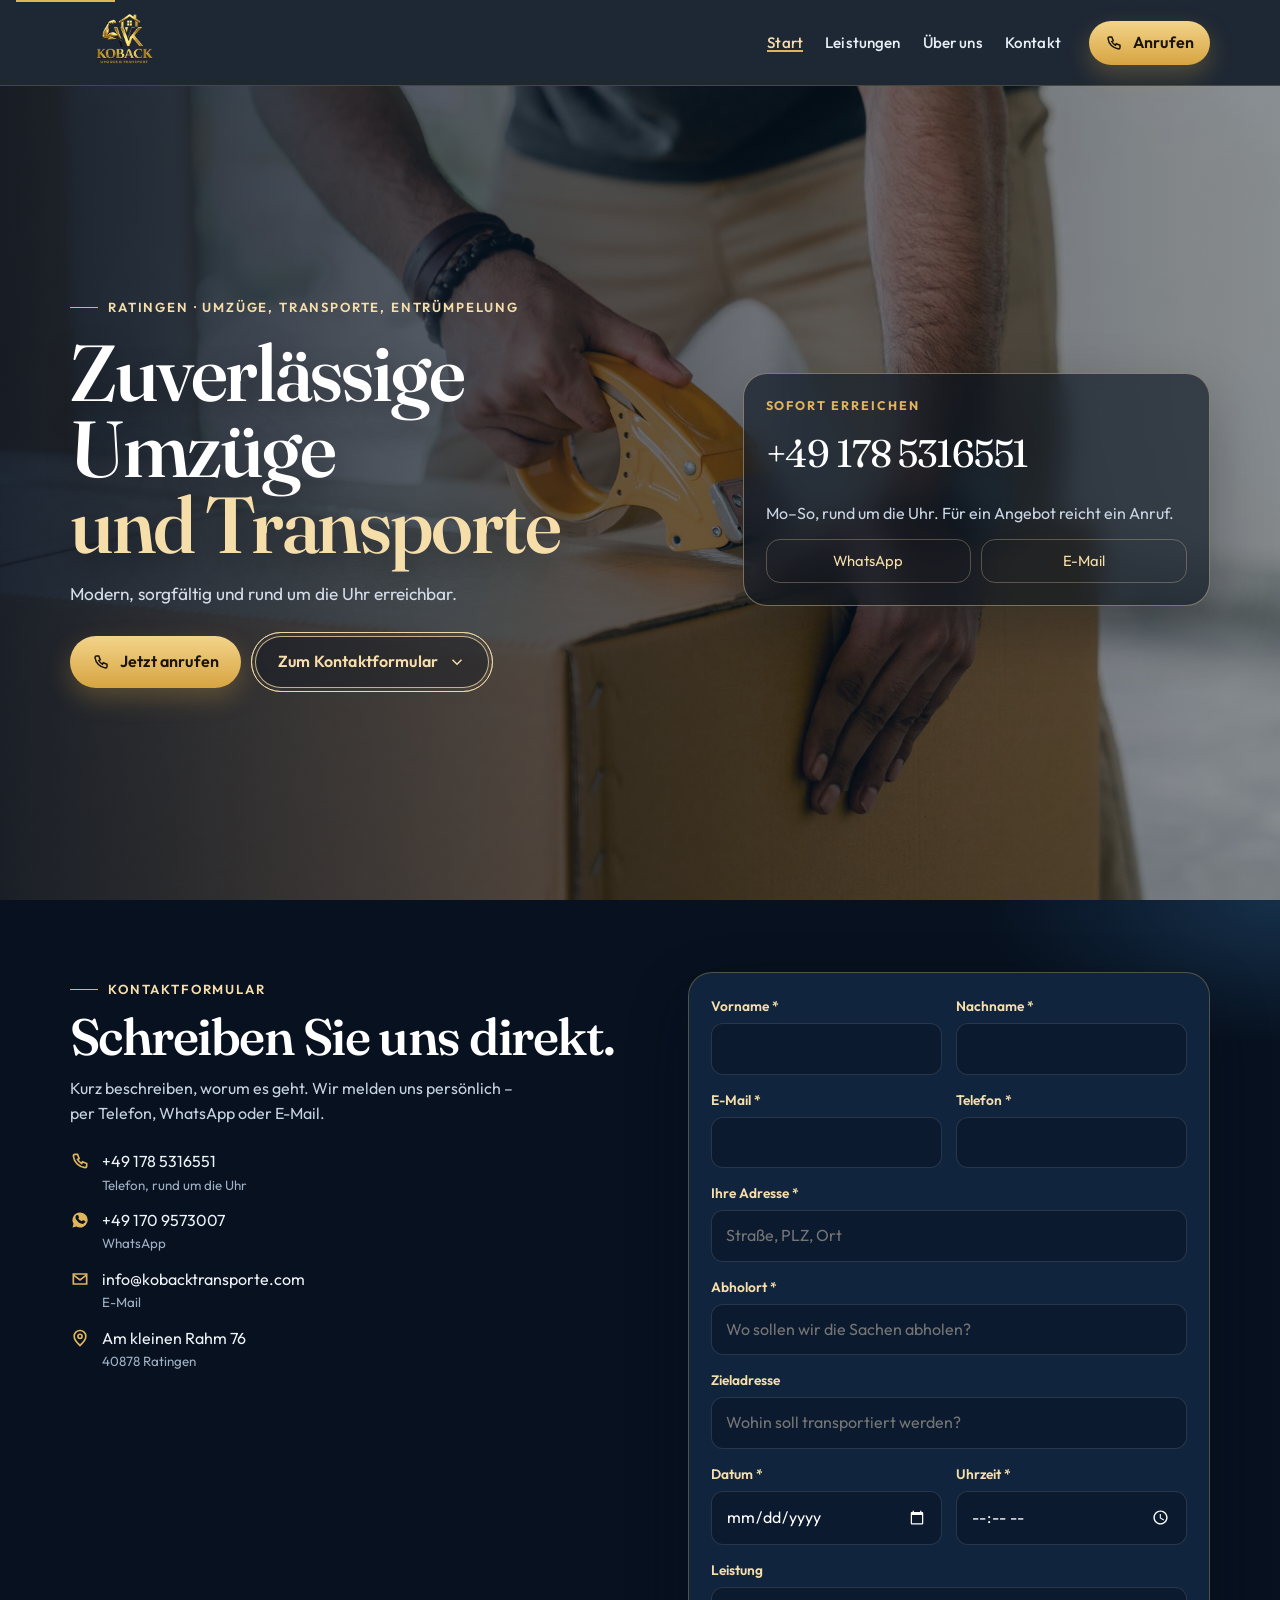
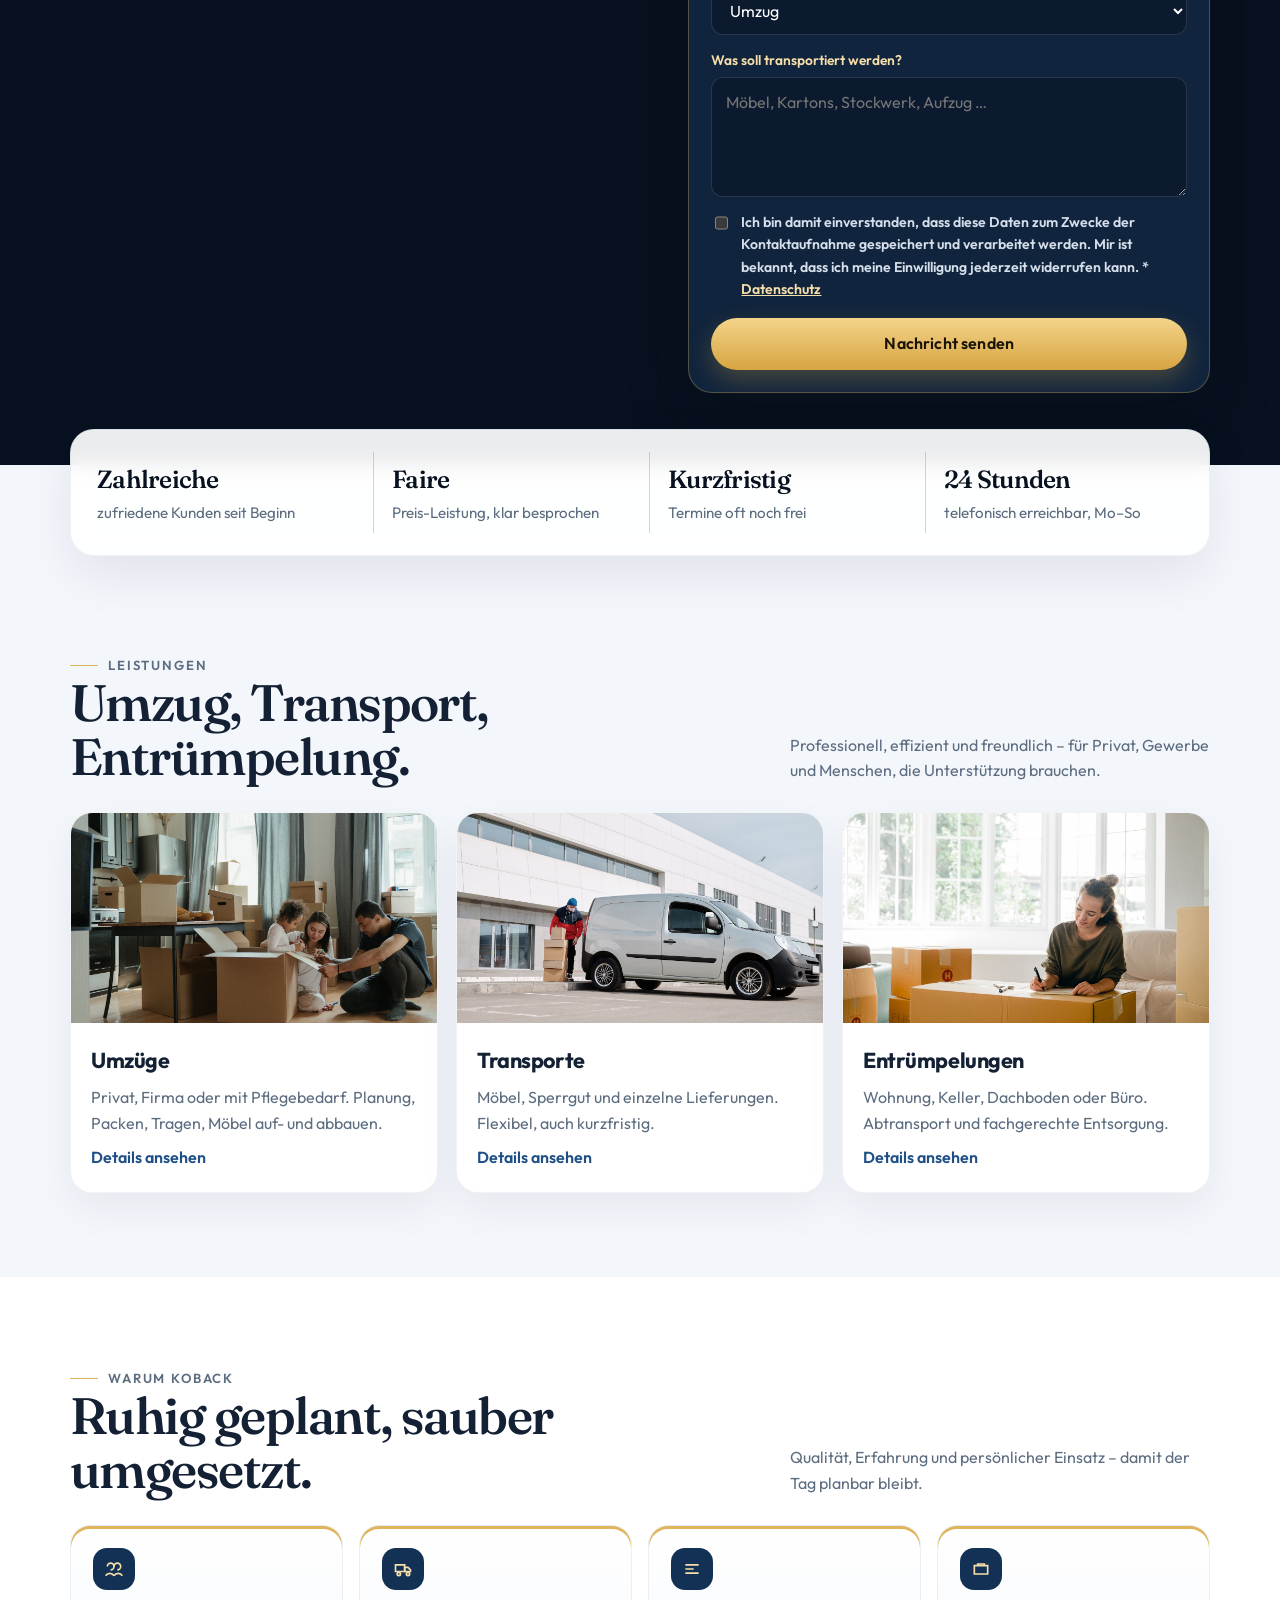
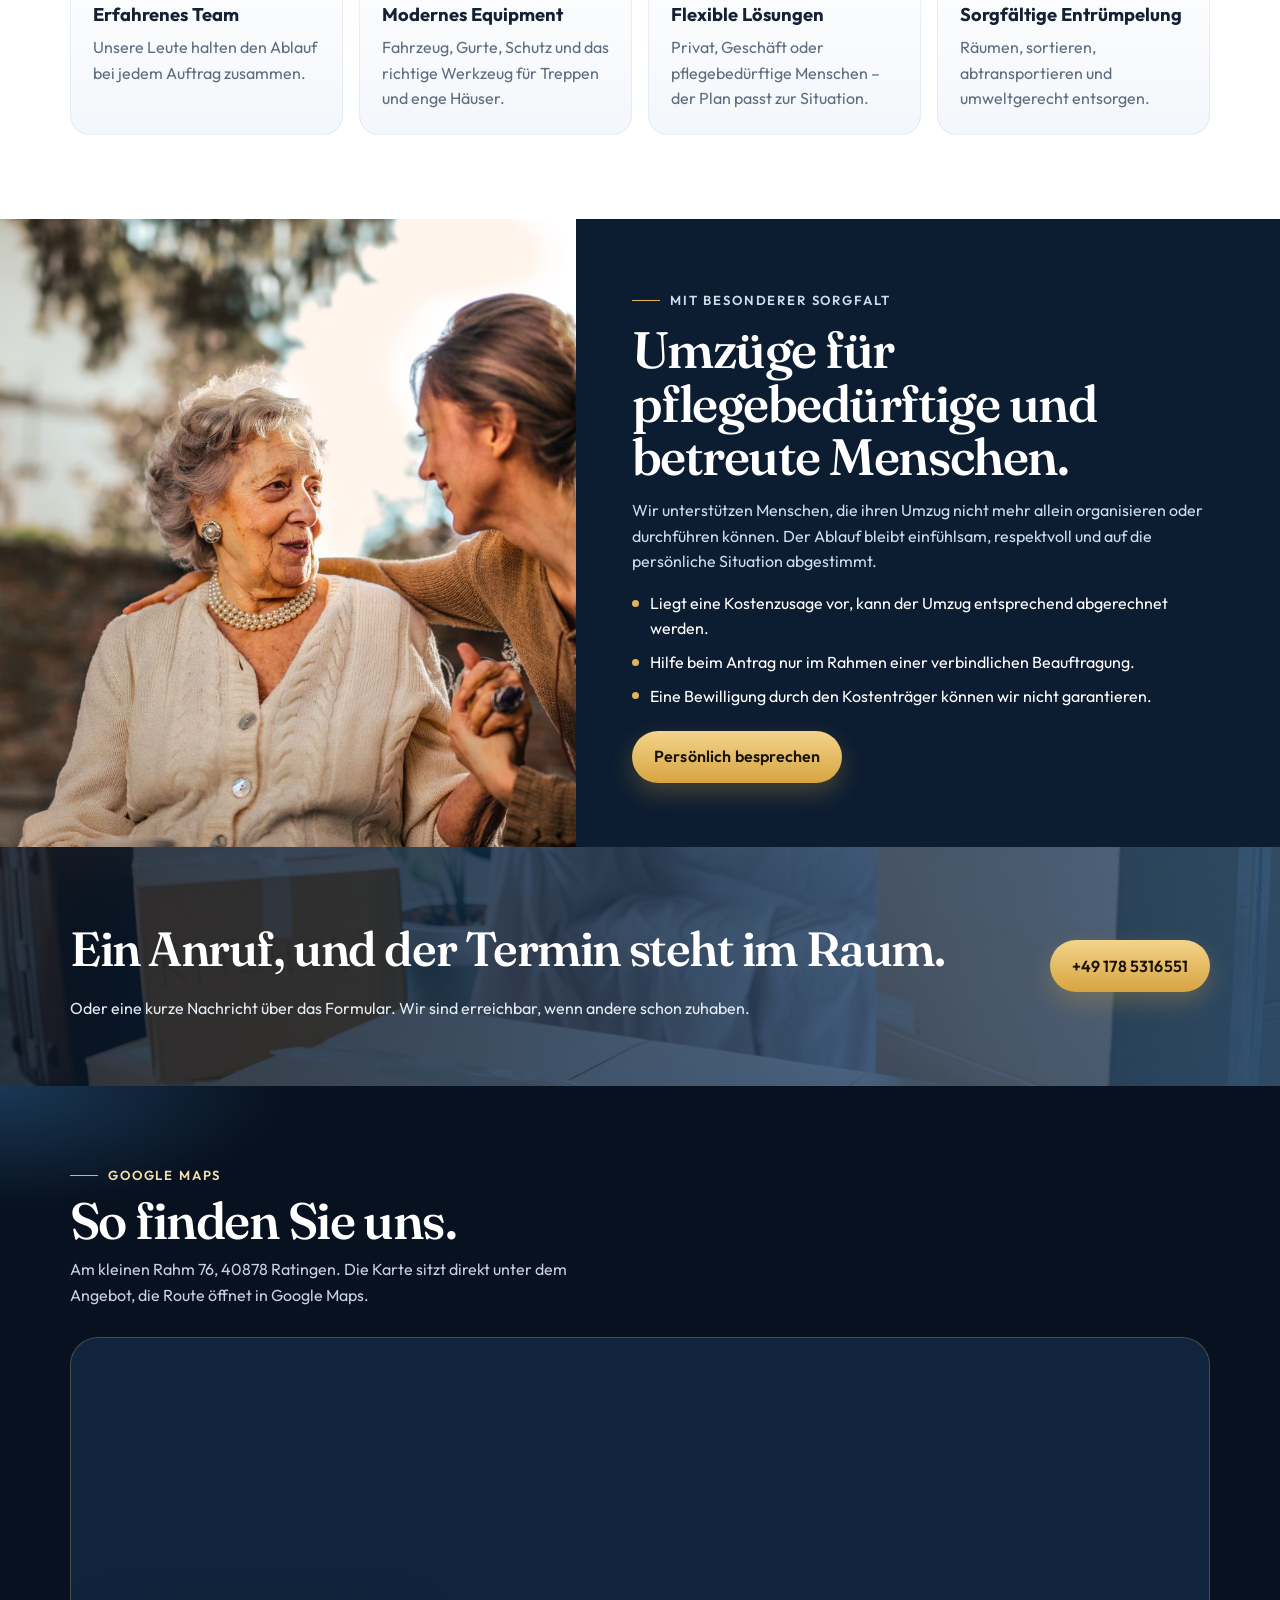
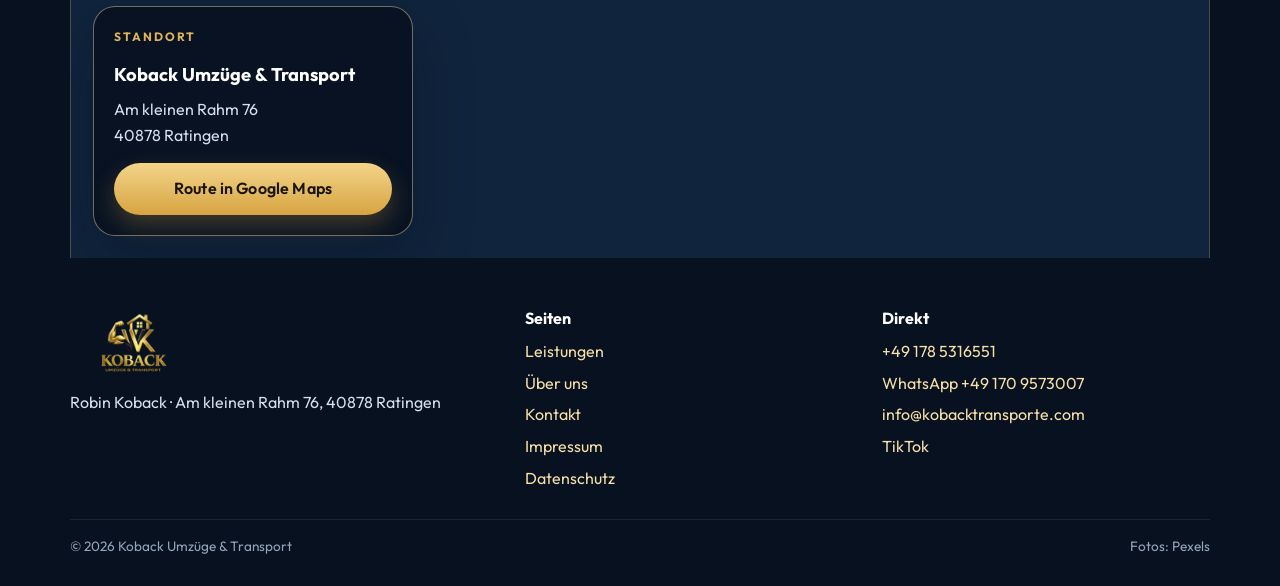
==== index.html @ e5ff246f "Publish the static site for client review. Co-authored-by: Cursor <cursoragent@cursor.com>" ====
<!DOCTYPE html>
<html lang="de">
<head>
  <meta charset="utf-8">
  <meta name="viewport" content="width=device-width, initial-scale=1">
  <title>Koback Umzüge & Transport | Ratingen</title>
  <meta name="description" content="Koback Umzüge & Transport in Ratingen: Umzüge, Transporte und Entrümpelungen. Rund um die Uhr erreichbar, auch für pflegebedürftige Menschen. Jetzt anrufen: 0178 5316551.">
  <link rel="icon" href="assets/logo.png">
  <link rel="preconnect" href="https://fonts.googleapis.com">
  <link rel="preconnect" href="https://fonts.gstatic.com" crossorigin>
  <link href="https://fonts.googleapis.com/css2?family=Fraunces:ital,opsz,wght@0,9..144,520;0,9..144,640;1,9..144,520&family=Outfit:wght@360;500;650;750&display=swap" rel="stylesheet">
  <link rel="stylesheet" href="css/style.css">
  <script type="application/ld+json">
  {
    "@context": "https://schema.org",
    "@type": "MovingCompany",
    "name": "Koback Umzüge & Transport",
    "url": "https://www.kobacktransporte.com/",
    "telephone": "+491785316551",
    "email": "info@kobacktransporte.com",
    "image": "assets/logo.png",
    "address": {
      "@type": "PostalAddress",
      "streetAddress": "Am kleinen Rahm 76",
      "postalCode": "40878",
      "addressLocality": "Ratingen",
      "addressCountry": "DE"
    },
    "openingHours": "Mo-Su 00:00-24:00"
  }
  </script>
</head>
<body>
  <a class="skip" href="#main">Zum Inhalt</a>
  <header class="nav">
    <div class="nav-inner">
      <a class="logo" href="index.html"><img src="assets/logo.png" alt="Koback Umzüge & Transport"></a>
      <ul class="nav-menu" id="nav-menu">
        <li><a class="is-active" href="index.html">Start</a></li>
        <li><a href="leistungen.html">Leistungen</a></li>
        <li><a href="ueber-uns.html">Über uns</a></li>
        <li><a href="kontakt.html">Kontakt</a></li>
      </ul>
      <a class="btn btn-gold nav-call" href="tel:+491785316551">
        <svg viewBox="0 0 24 24" fill="none" stroke="currentColor" stroke-width="2" aria-hidden="true"><path d="M6 4h3l2 5-2 1a12 12 0 0 0 5 5l1-2 5 2v3a2 2 0 0 1-2 2A16 16 0 0 1 4 6a2 2 0 0 1 2-2z"/></svg>
        Anrufen
      </a>
      <button class="nav-toggle" type="button" aria-expanded="false" aria-controls="nav-menu" aria-label="Menü">
        <span></span><span></span><span></span>
      </button>
    </div>
  </header>

  <main id="main">
    <section class="hero">
      <div class="hero-media" aria-hidden="true">
        <video id="hero-video" autoplay muted loop playsinline preload="metadata" poster="assets/hero.jpg">
          <source src="hero-video.mp4" type="video/mp4">
        </video>
      </div>
      <div class="wrap hero-grid">
        <div>
          <p class="eyebrow">Ratingen · Umzüge, Transporte, Entrümpelung</p>
          <h1>Zuverlässige Umzüge<br><span>und Transporte</span></h1>
          <p class="lead">Modern, sorgfältig und rund um die Uhr erreichbar.</p>
          <div class="hero-actions">
            <a class="btn btn-gold" href="tel:+491785316551">
              <svg viewBox="0 0 24 24" fill="none" stroke="currentColor" stroke-width="2" aria-hidden="true"><path d="M6 4h3l2 5-2 1a12 12 0 0 0 5 5l1-2 5 2v3a2 2 0 0 1-2 2A16 16 0 0 1 4 6a2 2 0 0 1 2-2z"/></svg>
              Jetzt anrufen
            </a>
            <a class="btn btn-ghost btn-pulse" href="#kontakt">
              Zum Kontaktformular
              <svg class="chev" viewBox="0 0 24 24" fill="none" stroke="currentColor" stroke-width="2" aria-hidden="true"><path d="M6 9l6 6 6-6"/></svg>
            </a>
          </div>
        </div>
          <aside class="hero-card">
            <p class="kicker">Sofort erreichen</p>
            <a class="phone-xl" href="tel:+491785316551">+49 178 5316551</a>
            <p>Mo–So, rund um die Uhr. Für ein Angebot reicht ein Anruf.</p>
            <div class="quick-row">
              <a href="https://wa.me/491709573007?text=Hallo%20Koback%20Umz%C3%BCge%20%26%20Transport%2C%20ich%20m%C3%B6chte%20ein%20Angebot%20anfragen." target="_blank" rel="noopener noreferrer">WhatsApp</a>
              <a href="mailto:info@kobacktransporte.com">E-Mail</a>
            </div>
          </aside>
      </div>
    </section>

    <section class="contact-band" id="kontakt">
      <div class="wrap contact-grid">
        <div>
          <p class="eyebrow">Kontaktformular</p>
          <h2 class="section-title">Schreiben Sie uns direkt.</h2>
          <p class="contact-copy">Kurz beschreiben, worum es geht. Wir melden uns persönlich – per Telefon, WhatsApp oder E-Mail.</p>
          <ul class="contact-list">
            <li>
              <svg viewBox="0 0 24 24" fill="none" stroke="currentColor" stroke-width="2" aria-hidden="true"><path d="M6 4h3l2 5-2 1a12 12 0 0 0 5 5l1-2 5 2v3a2 2 0 0 1-2 2A16 16 0 0 1 4 6a2 2 0 0 1 2-2z"/></svg>
              <a href="tel:+491785316551">+49 178 5316551<small>Telefon, rund um die Uhr</small></a>
            </li>
            <li>
              <svg viewBox="0 0 24 24" fill="currentColor" aria-hidden="true"><path d="M12 3a9 9 0 0 0-7.8 13.5L3 21l4.7-1.2A9 9 0 1 0 12 3zm5 12.6c-.2.6-1.2 1.1-1.7 1.1-.4 0-.9.2-3.1-.7-2.6-1.1-4.2-3.7-4.3-3.9-.2-.2-1.3-1.7-1.3-3.2s.8-2.3 1.1-2.6c.3-.3.6-.4.9-.4h.6c.2 0 .4 0 .6.5.2.6.8 2 .8 2.1.1.1.1.3 0 .5l-.4.5c-.1.2-.3.3-.1.6.2.3.7 1.2 1.6 1.9 1.1.9 2 1.1 2.3 1.3.3.1.4.1.6-.1l.7-.8c.2-.2.4-.2.6-.1l2.1 1c.2.1.4.2.4.4.1.2 0 .7-.2 1.1z"/></svg>
              <a href="https://wa.me/491709573007" target="_blank" rel="noopener noreferrer">+49 170 9573007<small>WhatsApp</small></a>
            </li>
            <li>
              <svg viewBox="0 0 24 24" fill="none" stroke="currentColor" stroke-width="2" aria-hidden="true"><path d="M4 6h16v12H4z"/><path d="M4 7l8 6 8-6"/></svg>
              <a href="mailto:info@kobacktransporte.com">info@kobacktransporte.com<small>E-Mail</small></a>
            </li>
            <li>
              <svg viewBox="0 0 24 24" fill="none" stroke="currentColor" stroke-width="2" aria-hidden="true"><path d="M12 21s7-6 7-11a7 7 0 1 0-14 0c0 5 7 11 7 11z"/><circle cx="12" cy="10" r="2.5"/></svg>
              <span>Am kleinen Rahm 76<small>40878 Ratingen</small></span>
            </li>
          </ul>
        </div>

        <div class="form-card">
        <form id="anfrage" action="kontakt.php" method="post">
          <div class="form-grid">
            <div class="field">
              <label for="vorname">Vorname *</label>
              <input id="vorname" name="vorname" autocomplete="given-name" required>
            </div>
            <div class="field">
              <label for="nachname">Nachname *</label>
              <input id="nachname" name="nachname" autocomplete="family-name" required>
            </div>
            <div class="field">
              <label for="email">E-Mail *</label>
              <input id="email" name="email" type="email" autocomplete="email" required>
            </div>
            <div class="field">
              <label for="telefon">Telefon *</label>
              <input id="telefon" name="telefon" type="tel" autocomplete="tel" required>
            </div>
            <div class="field span-2">
              <label for="adresse">Ihre Adresse *</label>
              <input id="adresse" name="adresse" autocomplete="street-address" placeholder="Straße, PLZ, Ort" required>
            </div>
            <div class="field span-2">
              <label for="abholung">Abholort *</label>
              <input id="abholung" name="abholung" placeholder="Wo sollen wir die Sachen abholen?" required>
            </div>
            <div class="field span-2">
              <label for="ziel">Zieladresse</label>
              <input id="ziel" name="ziel" placeholder="Wohin soll transportiert werden?">
            </div>
            <div class="field">
              <label for="datum">Datum *</label>
              <input id="datum" name="datum" type="date" required>
            </div>
            <div class="field">
              <label for="uhrzeit">Uhrzeit *</label>
              <input id="uhrzeit" name="uhrzeit" type="time" required>
            </div>
            <div class="field span-2">
              <label for="leistung">Leistung</label>
              <select id="leistung" name="leistung">
                <option>Umzug</option>
                <option>Pflegeumzug</option>
                <option>Transport</option>
                <option>Entrümpelung</option>
                <option>Sonstiges</option>
              </select>
            </div>
            <div class="field span-2">
              <label for="nachricht">Was soll transportiert werden?</label>
              <textarea id="nachricht" name="nachricht" placeholder="Möbel, Kartons, Stockwerk, Aufzug …"></textarea>
            </div>
            <label class="consent span-2">
              <input type="checkbox" name="einwilligung" value="ja" required>
              <span>Ich bin damit einverstanden, dass diese Daten zum Zwecke der Kontaktaufnahme gespeichert und verarbeitet werden. Mir ist bekannt, dass ich meine Einwilligung jederzeit widerrufen kann. * <a href="datenschutz.html">Datenschutz</a></span>
            </label>
          </div>
          <p class="hp" aria-hidden="true"><label>Firma <input name="firma" tabindex="-1" autocomplete="off"></label></p>
          <p class="form-error" id="form-error" role="alert"></p>
          <button class="btn btn-gold btn-block" type="submit">Nachricht senden</button>
        </form>
          <div class="form-success" id="form-success">
            <h3>Danke, die Anfrage ist raus.</h3>
            <p>Wir melden uns. Wenn es eilig ist, rufen Sie direkt an.</p>
            <p style="margin-top:16px"><a class="btn btn-gold" href="tel:+491785316551">+49 178 5316551</a></p>
          </div>
        </div>
      </div>
    </section>

    <section class="trust">
      <div class="wrap trust-grid">
        <article>
          <strong>Zahlreiche</strong>
          <span>zufriedene Kunden seit Beginn</span>
        </article>
        <article>
          <strong>Faire</strong>
          <span>Preis-Leistung, klar besprochen</span>
        </article>
        <article>
          <strong>Kurzfristig</strong>
          <span>Termine oft noch frei</span>
        </article>
        <article>
          <strong>24 Stunden</strong>
          <span>telefonisch erreichbar, Mo–So</span>
        </article>
      </div>
    </section>

    <section class="section" id="leistungen">
      <div class="wrap">
        <div class="section-head">
          <div>
            <p class="eyebrow">Leistungen</p>
            <h2 class="section-title">Umzug, Transport, Entrümpelung.</h2>
          </div>
          <p>Professionell, effizient und freundlich – für Privat, Gewerbe und Menschen, die Unterstützung brauchen.</p>
        </div>
        <div class="cards">
          <article class="card">
            <img src="assets/service-umzug.jpg" alt="Familie packt Kartons in der Wohnung">
            <div>
              <h3>Umzüge</h3>
              <p>Privat, Firma oder mit Pflegebedarf. Planung, Packen, Tragen, Möbel auf- und abbauen.</p>
              <a href="leistungen.html#umzuege">Details ansehen</a>
            </div>
          </article>
          <article class="card">
            <img src="assets/service-transport.jpg" alt="Transporter mit Kartons vor einem Gebäude">
            <div>
              <h3>Transporte</h3>
              <p>Möbel, Sperrgut und einzelne Lieferungen. Flexibel, auch kurzfristig.</p>
              <a href="leistungen.html#transporte">Details ansehen</a>
            </div>
          </article>
          <article class="card">
            <img src="assets/service-entruempelung.jpg" alt="Kartons werden beschriftet und sortiert">
            <div>
              <h3>Entrümpelungen</h3>
              <p>Wohnung, Keller, Dachboden oder Büro. Abtransport und fachgerechte Entsorgung.</p>
              <a href="leistungen.html#entruempelungen">Details ansehen</a>
            </div>
          </article>
        </div>
      </div>
    </section>

    <section class="section why">
      <div class="wrap">
        <div class="section-head">
          <div>
            <p class="eyebrow">Warum Koback</p>
            <h2 class="section-title">Ruhig geplant, sauber umgesetzt.</h2>
          </div>
          <p>Qualität, Erfahrung und persönlicher Einsatz – damit der Tag planbar bleibt.</p>
        </div>
        <div class="why-grid">
          <article>
            <div class="icon-bubble">
              <svg viewBox="0 0 24 24" fill="none" stroke="currentColor" stroke-width="2"><path d="M8 13a4 4 0 1 0-4-4"/><path d="M16 13a4 4 0 1 0-4-4"/><path d="M2 20a6 6 0 0 1 10 0"/><path d="M12 20a6 6 0 0 1 10 0"/></svg>
            </div>
            <h3>Erfahrenes Team</h3>
            <p>Unsere Leute halten den Ablauf bei jedem Auftrag zusammen.</p>
          </article>
          <article>
            <div class="icon-bubble">
              <svg viewBox="0 0 24 24" fill="none" stroke="currentColor" stroke-width="2"><path d="M3 7h11v8H3z"/><path d="M14 10h4l3 3v2h-7z"/><circle cx="7" cy="18" r="2"/><circle cx="18" cy="18" r="2"/></svg>
            </div>
            <h3>Modernes Equipment</h3>
            <p>Fahrzeug, Gurte, Schutz und das richtige Werkzeug für Treppen und enge Häuser.</p>
          </article>
          <article>
            <div class="icon-bubble">
              <svg viewBox="0 0 24 24" fill="none" stroke="currentColor" stroke-width="2"><path d="M4 7h16M4 12h10M4 17h16"/></svg>
            </div>
            <h3>Flexible Lösungen</h3>
            <p>Privat, Geschäft oder pflegebedürftige Menschen – der Plan passt zur Situation.</p>
          </article>
          <article>
            <div class="icon-bubble">
              <svg viewBox="0 0 24 24" fill="none" stroke="currentColor" stroke-width="2"><path d="M4 8h16v10H4z"/><path d="M8 8V6h8v2"/></svg>
            </div>
            <h3>Sorgfältige Entrümpelung</h3>
            <p>Räumen, sortieren, abtransportieren und umweltgerecht entsorgen.</p>
          </article>
        </div>
      </div>
    </section>

    <section class="care">
      <img src="assets/care2.jpg" alt="Ältere Frau im Gespräch mit einer jüngeren Frau">
      <div class="care-copy">
        <p class="eyebrow">Mit besonderer Sorgfalt</p>
        <h2 class="section-title">Umzüge für pflegebedürftige und betreute Menschen.</h2>
        <p>Wir unterstützen Menschen, die ihren Umzug nicht mehr allein organisieren oder durchführen können. Der Ablauf bleibt einfühlsam, respektvoll und auf die persönliche Situation abgestimmt.</p>
        <ul>
          <li>Liegt eine Kostenzusage vor, kann der Umzug entsprechend abgerechnet werden.</li>
          <li>Hilfe beim Antrag nur im Rahmen einer verbindlichen Beauftragung.</li>
          <li>Eine Bewilligung durch den Kostenträger können wir nicht garantieren.</li>
        </ul>
        <p style="margin-top:22px"><a class="btn btn-gold" href="tel:+491785316551">Persönlich besprechen</a></p>
      </div>
    </section>

    <section class="band">
      <div class="wrap band-inner">
        <div>
          <h2>Ein Anruf, und der Termin steht im Raum.</h2>
          <p>Oder eine kurze Nachricht über das Formular. Wir sind erreichbar, wenn andere schon zuhaben.</p>
        </div>
        <a class="btn btn-gold" href="tel:+491785316551">+49 178 5316551</a>
      </div>
    </section>

    <section class="studio" id="anfahrt">
      <div class="wrap">
        <p class="eyebrow">Google Maps</p>
        <h2 class="section-title">So finden Sie uns.</h2>
        <p class="studio-lead">Am kleinen Rahm 76, 40878 Ratingen. Die Karte sitzt direkt unter dem Angebot, die Route öffnet in Google Maps.</p>
      </div>
      <div class="wrap studio-map">
        <iframe title="Google Maps: Am kleinen Rahm 76, 40878 Ratingen" src="https://maps.google.com/maps?q=Am+kleinen+Rahm+76,+40878+Ratingen&amp;z=16&amp;output=embed" loading="lazy" referrerpolicy="no-referrer-when-downgrade"></iframe>
        <aside class="pin-card">
          <p class="kicker">Standort</p>
          <strong>Koback Umzüge &amp; Transport</strong>
          <p>Am kleinen Rahm 76<br>40878 Ratingen</p>
          <a class="btn btn-gold" href="https://maps.google.com/?q=Am+kleinen+Rahm+76,+40878+Ratingen" target="_blank" rel="noopener noreferrer">Route in Google Maps</a>
        </aside>
      </div>
    </section>
  </main>

  <footer class="footer">
    <div class="wrap footer-grid">
      <div>
        <a class="logo" href="index.html"><img src="assets/logo.png" alt="Koback Umzüge & Transport"></a>
        <p>Robin Koback · Am kleinen Rahm 76, 40878 Ratingen</p>
      </div>
      <div>
        <h3>Seiten</h3>
        <ul>
          <li><a href="leistungen.html">Leistungen</a></li>
          <li><a href="ueber-uns.html">Über uns</a></li>
          <li><a href="kontakt.html">Kontakt</a></li>
          <li><a href="impressum.html">Impressum</a></li>
          <li><a href="datenschutz.html">Datenschutz</a></li>
        </ul>
      </div>
      <div>
        <h3>Direkt</h3>
        <ul>
          <li><a href="tel:+491785316551">+49 178 5316551</a></li>
          <li><a href="https://wa.me/491709573007" target="_blank" rel="noopener noreferrer">WhatsApp +49 170 9573007</a></li>
          <li><a href="mailto:info@kobacktransporte.com">info@kobacktransporte.com</a></li>
          <li><a href="https://www.tiktok.com/@kobackumzgetransp" target="_blank" rel="noopener noreferrer">TikTok</a></li>
        </ul>
      </div>
    </div>
    <div class="wrap footer-bottom">
      <span>© 2026 Koback Umzüge & Transport</span>
      <span>Fotos: Pexels</span>
    </div>
  </footer>

  <a class="fab" id="fab" href="tel:+491785316551" aria-label="Jetzt anrufen">
    <svg class="only-call" viewBox="0 0 24 24" fill="none" stroke="currentColor" stroke-width="2" aria-hidden="true"><path d="M6 4h3l2 5-2 1a12 12 0 0 0 5 5l1-2 5 2v3a2 2 0 0 1-2 2A16 16 0 0 1 4 6a2 2 0 0 1 2-2z"/></svg>
    <svg class="only-wa" viewBox="0 0 24 24" fill="currentColor" aria-hidden="true"><path d="M12 3a9 9 0 0 0-7.8 13.5L3 21l4.7-1.2A9 9 0 1 0 12 3zm5 12.6c-.2.6-1.2 1.1-1.7 1.1-.4 0-.9.2-3.1-.7-2.6-1.1-4.2-3.7-4.3-3.9-.2-.2-1.3-1.7-1.3-3.2s.8-2.3 1.1-2.6c.3-.3.6-.4.9-.4h.6c.2 0 .4 0 .6.5.2.6.8 2 .8 2.1.1.1.1.3 0 .5l-.4.5c-.1.2-.3.3-.1.6.2.3.7 1.2 1.6 1.9 1.1.9 2 1.1 2.3 1.3.3.1.4.1.6-.1l.7-.8c.2-.2.4-.2.6-.1l2.1 1c.2.1.4.2.4.4.1.2 0 .7-.2 1.1z"/></svg>
    <span class="label only-call">Anrufen</span>
    <span class="label only-wa">WhatsApp</span>
  </a>
  <script src="js/main.js"></script>
</body>
</html>
---- css/style.css ----
:root {
  --navy: #07111f;
  --navy-2: #0c1c31;
  --navy-3: #132844;
  --blue: #1e4f86;
  --blue-bright: #3d7eb8;
  --gold: #e0b45a;
  --gold-2: #f6deaa;
  --gold-deep: #a8832e;
  --ink: #142033;
  --muted: #5d6d80;
  --paper: #f4efe6;
  --white: #fff;
  --line: rgba(224, 180, 90, 0.38);
  --wa: #1faa5a;
  --danger: #ffb4b4;
  --nav: 86px;
  --shadow: 0 24px 60px rgba(4, 10, 20, 0.28);
  --font: "Outfit", "Segoe UI", sans-serif;
  --display: "Fraunces", Georgia, serif;
}

* { box-sizing: border-box; }
html { scroll-behavior: smooth; overflow-x: clip; }
body {
  margin: 0;
  font-family: var(--font);
  color: var(--ink);
  background:
    radial-gradient(900px 420px at 100% -10%, rgba(61, 126, 184, 0.16), transparent 60%),
    radial-gradient(700px 380px at -10% 20%, rgba(224, 180, 90, 0.14), transparent 55%),
    #f3f6fb;
  line-height: 1.6;
}
img { max-width: 100%; display: block; }
a { color: inherit; }
button, input, select, textarea { font: inherit; }
h1, h2, h3, p { margin: 0; }

.skip {
  position: absolute;
  left: 16px;
  top: -40px;
  background: var(--gold);
  color: var(--navy);
  padding: 8px 12px;
  z-index: 100;
}
.skip:focus { top: 12px; }

.wrap {
  width: min(1140px, calc(100% - 40px));
  margin: 0 auto;
}

.nav {
  position: sticky;
  top: 0;
  z-index: 40;
  height: var(--nav);
  display: flex;
  align-items: center;
  background: rgba(7, 17, 31, 0.9);
  backdrop-filter: blur(16px);
  border-bottom: 1px solid rgba(224, 180, 90, 0.22);
}
.nav-inner {
  display: flex;
  align-items: center;
  gap: 28px;
  width: min(1140px, calc(100% - 40px));
  margin: 0 auto;
}
.logo img {
  height: 72px;
  width: auto;
  mix-blend-mode: lighten;
}
.nav-menu {
  display: flex;
  align-items: center;
  gap: 22px;
  margin: 0 0 0 auto;
  list-style: none;
  padding: 0;
}
.nav-menu a {
  text-decoration: none;
  color: #e7eef6;
  font-size: 0.95rem;
  font-weight: 500;
  letter-spacing: 0.01em;
}
.nav-menu a:hover,
.nav-menu a.is-active { color: var(--gold-2); }
.nav-menu a.is-active {
  box-shadow: inset 0 -2px 0 var(--gold);
}
.nav-toggle {
  display: none;
  margin-left: auto;
  width: 46px;
  height: 46px;
  border: 1px solid var(--line);
  background: transparent;
  border-radius: 12px;
  padding: 0;
  cursor: pointer;
}
.nav-toggle span {
  display: block;
  width: 18px;
  height: 2px;
  margin: 4px auto;
  background: var(--gold-2);
  transition: transform 0.2s ease, opacity 0.2s ease;
}
.nav-toggle[aria-expanded="true"] span:nth-child(1) { transform: translateY(6px) rotate(45deg); }
.nav-toggle[aria-expanded="true"] span:nth-child(2) { opacity: 0; }
.nav-toggle[aria-expanded="true"] span:nth-child(3) { transform: translateY(-6px) rotate(-45deg); }

.btn {
  display: inline-flex;
  align-items: center;
  justify-content: center;
  gap: 10px;
  min-height: 52px;
  padding: 0 22px;
  border-radius: 999px;
  text-decoration: none;
  border: 0;
  cursor: pointer;
  font-weight: 600;
  letter-spacing: 0.01em;
}
.btn svg { width: 18px; height: 18px; flex: none; }
.btn-gold {
  background: linear-gradient(180deg, #f3d48a, #d7a441);
  color: #1a1406;
  box-shadow: 0 10px 24px rgba(215, 164, 65, 0.28);
}
.btn-gold:hover { filter: brightness(1.05); transform: translateY(-1px); }
.btn-ghost {
  position: relative;
  color: var(--gold-2);
  background: rgba(7, 17, 31, 0.35);
  border: 1.5px solid rgba(246, 222, 170, 0.75);
}
.btn-ghost:hover { background: rgba(224, 180, 90, 0.12); }
.btn-line {
  color: var(--navy);
  background: transparent;
  border: 1.5px solid rgba(7, 17, 31, 0.2);
}
.btn-wa {
  background: var(--wa);
  color: white;
}
.btn-block { width: 100%; }
.nav .btn { min-height: 44px; padding: 0 16px; }
.nav-call { flex: none; }

.btn-pulse { animation: rise 0.7s ease 0.3s both; }
.btn-pulse::before,
.btn-pulse::after {
  content: "";
  position: absolute;
  inset: -5px;
  border-radius: inherit;
  border: 1.5px solid rgba(246, 222, 170, 0.8);
  animation: ring 2.1s ease-out infinite;
  pointer-events: none;
}
.btn-pulse::after { animation-delay: 1s; }
@keyframes ring {
  0% { transform: scale(1); opacity: 0.75; }
  100% { transform: scale(1.22); opacity: 0; }
}
@keyframes rise {
  from { opacity: 0; transform: translateY(10px); }
  to { opacity: 1; transform: none; }
}
.chev { animation: bob 1.4s ease-in-out infinite; }
@keyframes bob {
  0%, 100% { transform: translateY(0); }
  50% { transform: translateY(3px); }
}

.hero {
  position: relative;
  color: white;
  min-height: calc(100svh - var(--nav));
  display: flex;
  align-items: center;
  background: #07111f;
  overflow: hidden;
}
.hero-media {
  position: absolute;
  inset: 0;
  z-index: 0;
}
.hero-media video {
  width: 100%;
  height: 100%;
  object-fit: cover;
  object-position: center center;
  display: block;
}
.hero-media::after {
  content: "";
  position: absolute;
  inset: 0;
  background:
    linear-gradient(90deg, rgba(7, 17, 31, 0.9) 0%, rgba(7, 17, 31, 0.62) 46%, rgba(7, 17, 31, 0.38) 100%);
}
.hero-grid {
  position: relative;
  z-index: 1;
  display: grid;
  grid-template-columns: 1.15fr 0.85fr;
  gap: 40px;
  align-items: center;
  width: min(1140px, calc(100% - 40px));
  margin: 0 auto;
  padding: 56px 0 64px;
}
.eyebrow {
  display: inline-flex;
  align-items: center;
  gap: 10px;
  color: var(--gold-2);
  font-size: 0.82rem;
  font-weight: 600;
  letter-spacing: 0.14em;
  text-transform: uppercase;
}
.eyebrow::before {
  content: "";
  width: 28px;
  height: 1px;
  background: var(--gold);
}
.hero h1 {
  margin: 16px 0 18px;
  font-family: var(--display);
  font-weight: 560;
  font-size: clamp(3rem, 6.2vw, 5.5rem);
  line-height: 0.96;
  letter-spacing: -0.03em;
  text-shadow: 0 10px 30px rgba(0, 0, 0, 0.35);
}
.hero h1 span {
  color: var(--gold-2);
}
.lead {
  max-width: 560px;
  color: #d5deea;
  font-size: 1.08rem;
}
.hero-actions {
  display: flex;
  flex-wrap: wrap;
  gap: 14px;
  margin-top: 28px;
}
.hero-card {
  background: rgba(8, 18, 32, 0.62);
  border: 1px solid rgba(246, 222, 170, 0.42);
  border-radius: 24px;
  padding: 22px;
  backdrop-filter: blur(14px);
  box-shadow: var(--shadow);
}
.hero-card p { color: #c9d5e4; }
.hero-card .kicker {
  color: var(--gold);
  font-size: 0.78rem;
  letter-spacing: 0.16em;
  text-transform: uppercase;
  font-weight: 700;
}
.phone-xl {
  display: block;
  margin: 8px 0 16px;
  color: white;
  text-decoration: none;
  font-family: var(--display);
  font-size: clamp(1.8rem, 3vw, 2.4rem);
  letter-spacing: -0.03em;
}
.hero-card .btn { width: 100%; }
.quick-row {
  display: grid;
  grid-template-columns: 1fr 1fr;
  gap: 10px;
  margin-top: 12px;
}
.quick-row a {
  display: flex;
  align-items: center;
  justify-content: center;
  gap: 8px;
  min-height: 44px;
  border-radius: 14px;
  text-decoration: none;
  color: var(--gold-2);
  border: 1px solid rgba(246, 222, 170, 0.28);
  font-size: 0.92rem;
}
.quick-row a:hover { background: rgba(255, 255, 255, 0.05); }

#kontakt { scroll-margin-top: 96px; }
.contact-band {
  background:
    radial-gradient(500px 240px at 100% 0%, rgba(61, 126, 184, 0.28), transparent 60%),
    var(--navy);
  color: white;
  padding: 72px 0;
}
.contact-grid {
  display: grid;
  grid-template-columns: 1.05fr 0.95fr;
  gap: 42px;
  align-items: start;
}
.section-title {
  font-family: var(--display);
  font-weight: 560;
  letter-spacing: -0.03em;
  font-size: clamp(2rem, 4vw, 3.3rem);
  line-height: 1.05;
}
.contact-band .section-title { margin: 10px 0 12px; }
.contact-copy { color: #c5d2e2; max-width: 460px; }
.contact-list {
  list-style: none;
  padding: 0;
  margin: 22px 0 0;
  display: grid;
  gap: 12px;
}
.contact-list li {
  display: flex;
  gap: 12px;
  align-items: flex-start;
  color: #eef3f8;
}
.contact-list a {
  display: block;
  text-decoration: none;
  color: #eef3f8;
}
.contact-list svg {
  width: 20px;
  height: 20px;
  margin-top: 2px;
  color: var(--gold);
  flex: none;
}
.contact-list small { display: block; color: #9fb0c4; }

.form-card {
  background: #10243d;
  border: 1px solid rgba(224, 180, 90, 0.32);
  border-radius: 24px;
  padding: 22px;
  box-shadow: var(--shadow);
}
.form-grid {
  display: grid;
  grid-template-columns: 1fr 1fr;
  gap: 14px 14px;
}
.field { display: flex; flex-direction: column; gap: 6px; }
.span-2 { grid-column: 1 / -1; }
label { font-size: 0.86rem; color: var(--gold-2); font-weight: 600; }
input, select, textarea {
  width: 100%;
  border: 1px solid rgba(255, 255, 255, 0.12);
  background: #0b1a2e;
  color: white;
  color-scheme: dark;
  border-radius: 12px;
  padding: 12px 14px;
  outline: none;
}
textarea { min-height: 120px; resize: vertical; }
input:focus, select:focus, textarea:focus {
  border-color: var(--gold);
  box-shadow: 0 0 0 3px rgba(224, 180, 90, 0.2);
}
.consent {
  display: flex;
  gap: 10px;
  align-items: flex-start;
  color: #d5deea;
  font-size: 0.88rem;
}
.consent input { width: 18px; height: 18px; margin-top: 3px; accent-color: var(--gold-deep); }
.consent a { color: var(--gold-2); }
.form-error { color: var(--danger); font-size: 0.9rem; min-height: 1.2em; }
.form-success {
  display: none;
  padding: 28px 8px;
  text-align: center;
}
.form-success.is-on { display: block; }
.form-success h3 {
  font-family: var(--display);
  font-size: 2rem;
  margin-bottom: 8px;
}
.hp {
  position: absolute;
  left: -9999px;
  opacity: 0;
  height: 0;
}

.map-frame {
  margin-top: 18px;
  border-radius: 18px;
  overflow: hidden;
  min-height: 180px;
  background:
    linear-gradient(160deg, rgba(7, 17, 31, 0.2), rgba(7, 17, 31, 0.55)),
    url("../assets/room.jpg") center / cover;
  border: 1px solid rgba(224, 180, 90, 0.25);
  display: grid;
  place-items: center;
}
.map-frame iframe { width: 100%; height: 220px; border: 0; }
.map-load {
  background: rgba(7, 17, 31, 0.82);
  color: white;
  border: 1px solid var(--line);
  border-radius: 999px;
  min-height: 46px;
  padding: 0 18px;
  cursor: pointer;
}

.trust {
  background: transparent;
  padding: 0 0 8px;
  margin-top: -36px;
  position: relative;
  z-index: 2;
}
.trust-grid {
  display: grid;
  grid-template-columns: repeat(4, 1fr);
  gap: 18px;
  background: rgba(255, 255, 255, 0.92);
  border: 1px solid rgba(30, 79, 134, 0.08);
  border-radius: 24px;
  padding: 22px 26px;
  box-shadow: 0 18px 50px rgba(12, 28, 49, 0.08);
  backdrop-filter: blur(10px);
}
.trust article {
  padding: 8px 8px 8px 0;
}
.trust strong {
  display: block;
  font-family: var(--display);
  font-size: 1.55rem;
  font-weight: 560;
  color: var(--navy);
  letter-spacing: -0.03em;
}
.trust span { color: var(--muted); font-size: 0.95rem; }
.trust article + article { border-left: 1px solid rgba(168, 131, 46, 0.35); padding-left: 18px; }

.section { padding: 84px 0; }
.section-head {
  display: flex;
  justify-content: space-between;
  gap: 24px;
  align-items: end;
  margin-bottom: 28px;
}
.section-head p { max-width: 420px; color: var(--muted); }
.cards {
  display: grid;
  grid-template-columns: repeat(3, 1fr);
  gap: 18px;
}
.card {
  background: white;
  border-radius: 22px;
  overflow: hidden;
  border: 1px solid rgba(18, 49, 84, 0.06);
  box-shadow: 0 16px 40px rgba(20, 32, 51, 0.06);
  display: flex;
  flex-direction: column;
  transition: transform 0.25s ease, box-shadow 0.25s ease;
}
.card:hover {
  transform: translateY(-6px);
  box-shadow: 0 28px 50px rgba(18, 49, 84, 0.14);
}
.card img { height: 210px; width: 100%; object-fit: cover; }
.card div { padding: 20px 20px 22px; display: flex; flex-direction: column; gap: 8px; flex: 1; }
.card h3 { font-size: 1.35rem; letter-spacing: -0.02em; }
.card p { color: var(--muted); flex: 1; }
.card a { color: var(--blue); font-weight: 600; text-decoration: none; }
.card a:hover { color: var(--gold-deep); }

.why { background: white; }
.why-grid {
  display: grid;
  grid-template-columns: repeat(4, 1fr);
  gap: 16px;
}
.why article {
  background: linear-gradient(180deg, #ffffff, #f4f7fb);
  border-radius: 20px;
  padding: 22px;
  border: 1px solid rgba(30, 79, 134, 0.08);
  box-shadow: inset 0 3px 0 var(--gold);
}
.why h3 { margin: 10px 0 6px; font-size: 1.15rem; }
.why p { color: var(--muted); }
.icon-bubble {
  width: 42px;
  height: 42px;
  border-radius: 14px;
  display: grid;
  place-items: center;
  background: #123154;
  color: var(--gold-2);
}
.icon-bubble svg { width: 20px; height: 20px; }

.care {
  display: grid;
  grid-template-columns: 0.9fr 1.1fr;
  min-height: 520px;
  background: var(--navy-2);
  color: white;
}
.care img { width: 100%; height: 100%; object-fit: cover; min-height: 320px; }
.care-copy { padding: 64px 56px; }
.care-copy .section-title { margin: 12px 0 14px; }
.care-copy p { color: #d0dbeb; }
.care-copy ul { margin: 16px 0 0; padding: 0; list-style: none; display: grid; gap: 8px; }
.care-copy li { padding-left: 18px; position: relative; }
.care-copy li::before {
  content: "";
  width: 7px;
  height: 7px;
  border-radius: 50%;
  background: var(--gold);
  position: absolute;
  left: 0;
  top: 0.55em;
}

.band {
  background:
    linear-gradient(100deg, rgba(7, 17, 31, 0.82), rgba(30, 79, 134, 0.72)),
    url("../assets/van-load.jpg") center / cover;
  color: white;
  padding: 64px 0;
}
.band-inner {
  display: flex;
  justify-content: space-between;
  gap: 24px;
  align-items: center;
}
.band h2 { font-family: var(--display); font-size: clamp(2rem, 4vw, 3rem); font-weight: 560; letter-spacing: -0.03em; }
.band p { color: #e4ebf3; margin-top: 8px; }

.studio {
  background:
    radial-gradient(520px 220px at 0% 0%, rgba(61, 126, 184, 0.35), transparent 55%),
    #07111f;
  color: white;
  padding: 72px 0 0;
}
.studio .section-title { margin: 8px 0 10px; }
.studio-lead { max-width: 520px; color: #c5d2e2; margin-bottom: 28px; }
.studio-map {
  position: relative;
  border-radius: 28px 28px 0 0;
  overflow: hidden;
  border: 1px solid rgba(224, 180, 90, 0.28);
  border-bottom: 0;
  background: #10243d;
}
.studio-map iframe {
  width: 100%;
  height: 520px;
  border: 0;
  display: block;
}
.pin-card {
  position: absolute;
  left: 22px;
  bottom: 22px;
  width: min(320px, calc(100% - 44px));
  padding: 20px;
  border-radius: 22px;
  background: rgba(7, 17, 31, 0.88);
  border: 1px solid rgba(246, 222, 170, 0.45);
  backdrop-filter: blur(14px);
  box-shadow: var(--shadow);
}
.pin-card .kicker {
  color: var(--gold);
  font-size: 0.75rem;
  letter-spacing: 0.16em;
  text-transform: uppercase;
  font-weight: 700;
}
.pin-card strong {
  display: block;
  margin: 6px 0 8px;
  font-size: 1.15rem;
}
.pin-card p { color: #d5deea; margin-bottom: 14px; }
.pin-card .btn { width: 100%; }

.page-hero {
  background:
    radial-gradient(520px 220px at 100% 0%, rgba(61, 126, 184, 0.35), transparent 60%),
    linear-gradient(180deg, #07111f 0%, #102844 100%);
  color: white;
  padding: 54px 0 46px;
}
.page-hero h1 {
  font-family: var(--display);
  font-weight: 560;
  font-size: clamp(2.6rem, 5vw, 4.4rem);
  letter-spacing: -0.03em;
  line-height: 1;
  margin: 10px 0;
}
.page-hero p { max-width: 640px; color: #d3deea; }

.prose { padding: 64px 0 80px; }
.prose h2 {
  font-family: var(--display);
  font-size: 2rem;
  margin: 28px 0 8px;
  letter-spacing: -0.02em;
}
.split {
  display: grid;
  grid-template-columns: 1fr 1fr;
  gap: 28px;
  align-items: center;
}
.split img { border-radius: 24px; height: 420px; width: 100%; object-fit: cover; }
.chips { display: flex; flex-wrap: wrap; gap: 8px; margin-top: 16px; }
.chips span {
  border: 1px solid rgba(168, 131, 46, 0.4);
  background: white;
  border-radius: 999px;
  padding: 6px 12px;
  font-size: 0.92rem;
}
.service-block { padding: 28px 0 8px; border-top: 1px solid rgba(20, 32, 51, 0.08); }
.service-block ul { columns: 2; padding-left: 18px; }
.service-block li { break-inside: avoid; margin: 4px 0; }
.legal p { margin: 8px 0; color: #314256; }
.note {
  background: white;
  border-left: 3px solid var(--gold);
  padding: 12px 14px;
  border-radius: 8px;
  color: var(--muted);
}

.footer {
  background: var(--navy);
  color: #d5deea;
  padding: 48px 0 28px;
}
.footer-grid {
  display: grid;
  grid-template-columns: 1.3fr 1fr 1fr;
  gap: 28px;
}
.footer .logo img { height: 84px; }
.footer a { color: var(--gold-2); text-decoration: none; }
.footer h3 { color: white; margin-bottom: 8px; font-size: 1rem; }
.footer ul { list-style: none; padding: 0; margin: 0; display: grid; gap: 6px; }
.footer-bottom {
  margin-top: 28px;
  padding-top: 16px;
  border-top: 1px solid rgba(255, 255, 255, 0.08);
  display: flex;
  justify-content: space-between;
  gap: 12px;
  font-size: 0.85rem;
  color: #93a4b8;
}

.fab {
  position: fixed;
  right: 18px;
  bottom: 18px;
  z-index: 45;
  transition: opacity 0.25s ease, transform 0.25s ease;
}
.fab.is-hidden {
  opacity: 0;
  visibility: hidden;
  pointer-events: none;
  transform: translateY(10px);
}
.fab {
  display: inline-flex;
  align-items: center;
  gap: 10px;
  min-height: 58px;
  padding: 0 18px 0 14px;
  border-radius: 999px;
  text-decoration: none;
  background: linear-gradient(180deg, #f3d48a, #d7a441);
  color: #1a1406;
  font-weight: 700;
  box-shadow: 0 12px 30px rgba(0, 0, 0, 0.28), 0 0 0 0 rgba(224, 180, 90, 0.6);
  animation: fabpulse 2s ease-out infinite;
}
.fab svg { width: 22px; height: 22px; }
.fab .only-wa { display: none; }
.fab.is-wa {
  background: var(--wa);
  color: white;
  animation-name: fabpulse-wa;
}
.fab.is-wa .only-call { display: none; }
.fab.is-wa .only-wa { display: inline-flex; }
@keyframes fabpulse {
  0% { box-shadow: 0 12px 30px rgba(0, 0, 0, 0.28), 0 0 0 0 rgba(224, 180, 90, 0.55); }
  100% { box-shadow: 0 12px 30px rgba(0, 0, 0, 0.28), 0 0 0 16px rgba(224, 180, 90, 0); }
}
@keyframes fabpulse-wa {
  0% { box-shadow: 0 12px 30px rgba(0, 0, 0, 0.28), 0 0 0 0 rgba(31, 170, 90, 0.55); }
  100% { box-shadow: 0 12px 30px rgba(0, 0, 0, 0.28), 0 0 0 16px rgba(31, 170, 90, 0); }
}

:focus-visible {
  outline: 3px solid var(--blue-bright);
  outline-offset: 2px;
}

@media (max-width: 980px) {
  .hero-grid, .contact-grid, .cards, .why-grid, .care, .split, .footer-grid, .trust-grid {
    grid-template-columns: 1fr;
  }
  .trust article + article { border-left: 0; padding-left: 0; border-top: 1px solid rgba(168, 131, 46, 0.35); padding-top: 12px; }
  .hero-grid { min-height: 0; padding: 48px 0 56px; }
  .hero-media::after {
    background: linear-gradient(180deg, rgba(7, 17, 31, 0.55) 0%, rgba(7, 17, 31, 0.78) 55%, rgba(7, 17, 31, 0.9) 100%);
  }
  .care-copy { padding: 36px 22px 48px; }
  .section-head, .band-inner, .footer-bottom { flex-direction: column; align-items: flex-start; }
  .service-block ul { columns: 1; }
  .nav-inner { gap: 10px; width: min(1140px, calc(100% - 28px)); }
  .nav-toggle { display: inline-block; margin-left: 0; flex: none; }
  .nav-call { margin-left: auto; flex: none; }
  .nav-shell {
    position: fixed;
    inset: 0;
    z-index: 55;
    overflow: hidden;
    pointer-events: none;
  }
  .nav-menu {
    display: flex;
    position: absolute;
    top: var(--nav);
    right: 0;
    left: auto;
    z-index: 50;
    width: min(300px, 86vw);
    height: calc(100% - var(--nav));
    margin: 0;
    padding: 12px 0 24px;
    flex-direction: column;
    align-items: stretch;
    gap: 0;
    background: #07111f;
    border-left: 1px solid var(--line);
    box-shadow: -16px 0 40px rgba(0, 0, 0, 0.35);
    transform: translateX(105%);
    visibility: hidden;
    pointer-events: none;
  }
  .nav-menu.is-open {
    transform: translateX(0);
    visibility: visible;
    pointer-events: auto;
  }
  .nav-menu a {
    display: flex;
    align-items: center;
    min-height: 52px;
    padding: 0 22px;
    border-bottom: 1px solid rgba(224, 180, 90, 0.16);
  }
  .nav-menu a.is-active { box-shadow: none; background: rgba(224, 180, 90, 0.1); }
  body.nav-open { overflow: hidden; }
  body.nav-open::before {
    content: "";
    position: fixed;
    inset: 0;
    background: rgba(4, 10, 20, 0.55);
    z-index: 30;
  }
  .nav { position: sticky; }
  .nav-inner { position: static; }
}

@media (max-width: 640px) {
  :root { --nav: 72px; }
  .logo img { height: 52px; }
  .nav { height: var(--nav); }
  .nav .btn { min-height: 40px; padding: 0 12px; font-size: 0.92rem; }
  .nav-toggle { width: 42px; height: 42px; }
  .hero { min-height: 0; align-items: flex-start; }
  .hero-grid { padding: 28px 0 36px; gap: 18px; }
  .hero h1 { font-size: 2.35rem; margin: 12px 0 12px; }
  .eyebrow { font-size: 0.72rem; letter-spacing: 0.08em; }
  .lead { font-size: 1rem; }
  .hero-actions { flex-direction: column; align-items: stretch; margin-top: 20px; }
  .hero-actions .btn { width: 100%; }
  .phone-xl { font-size: 1.65rem; }
  .section { padding: 52px 0; }
  .section-title, .page-hero h1 { font-size: 2.15rem; }
  .trust { margin-top: 0; }
  .trust-grid { padding: 18px 16px; }
  .trust strong { font-size: 1.35rem; }
  .form-card { padding: 16px; }
  .form-grid, .quick-row { grid-template-columns: 1fr; }
  .footer .logo img { height: 64px; }
  .studio { padding-top: 48px; }
  .studio-map { border-radius: 20px 20px 0 0; }
  .studio-map iframe { height: 280px; }
  .pin-card { position: static; width: auto; border-radius: 0; border-left: 0; border-right: 0; }
  .care-copy { padding: 28px 18px 36px; }
  .fab span.label { position: absolute; width: 1px; height: 1px; overflow: hidden; clip: rect(0 0 0 0); }
  .fab { padding: 0; width: 58px; height: 58px; justify-content: center; }
}

@media (prefers-reduced-motion: reduce) {
  html { scroll-behavior: auto; }
  .btn-pulse, .btn-pulse::before, .btn-pulse::after, .fab, .chev { animation: none; }
}
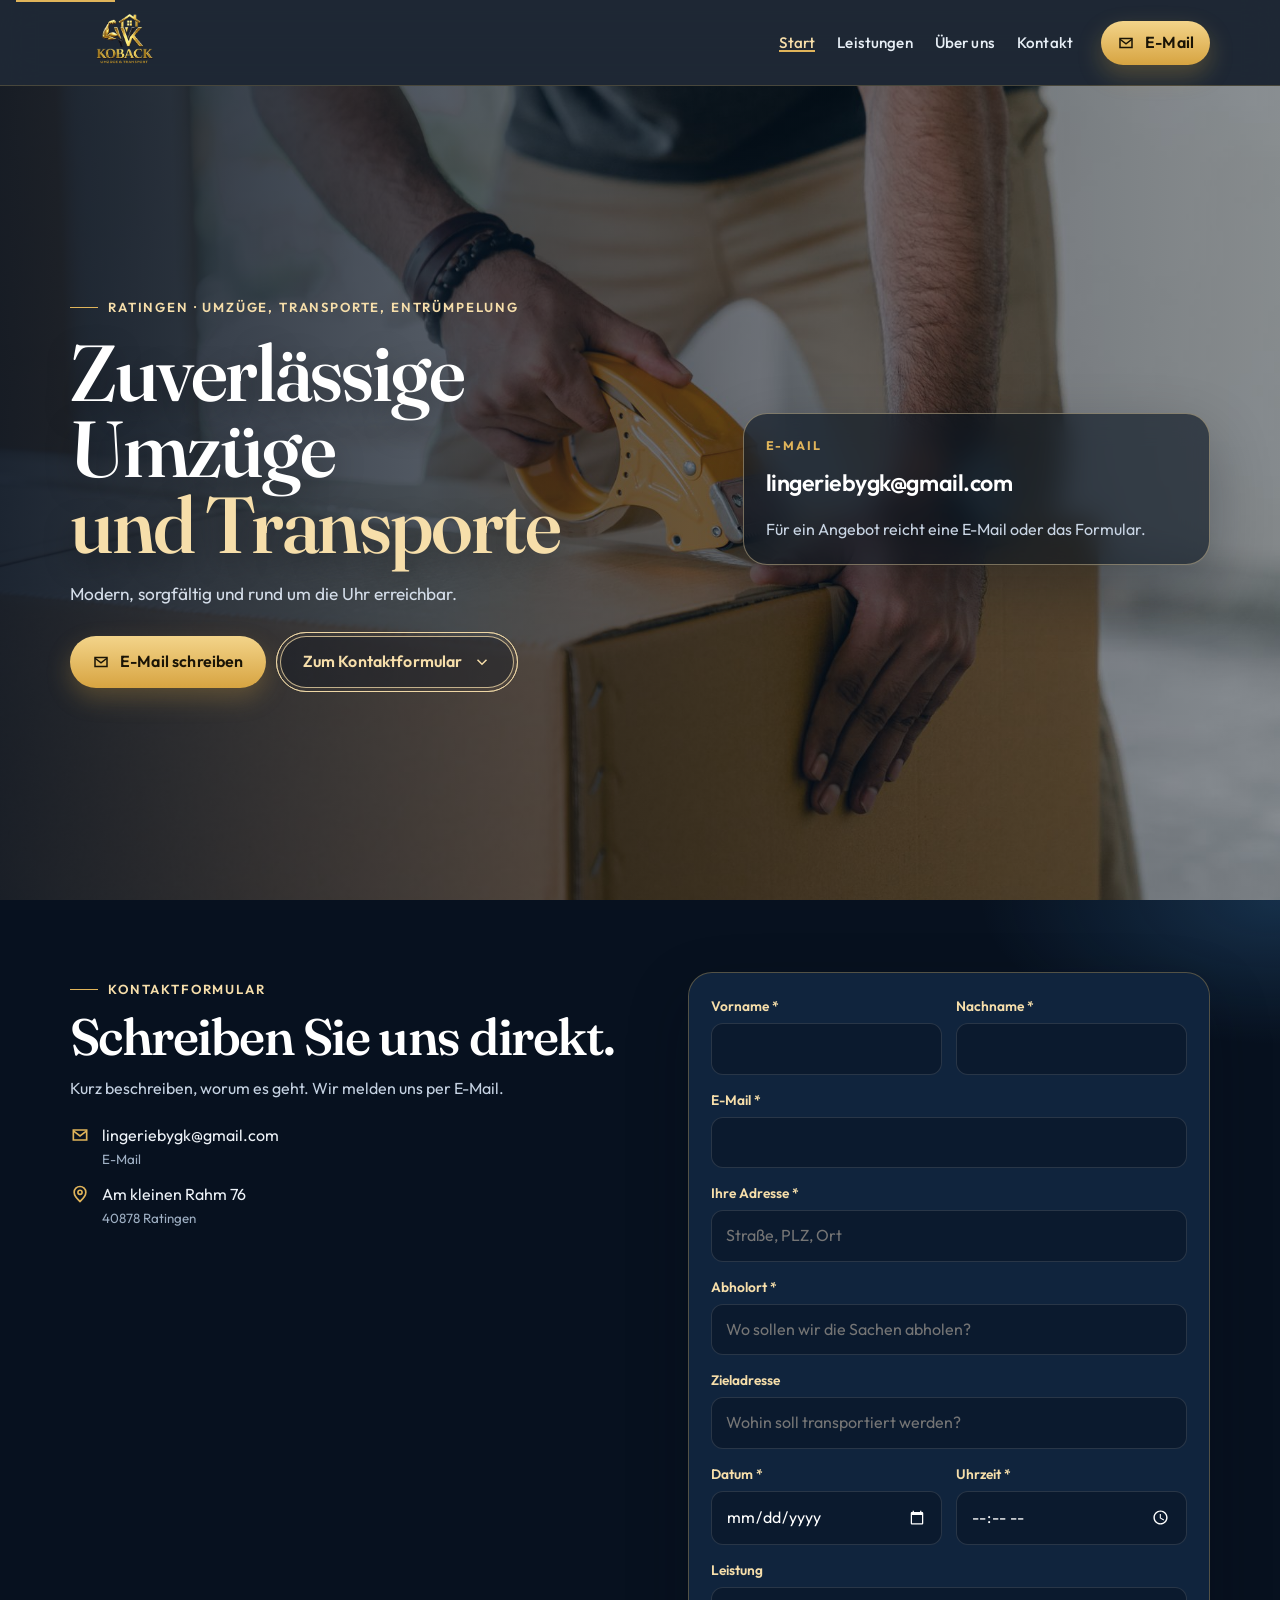
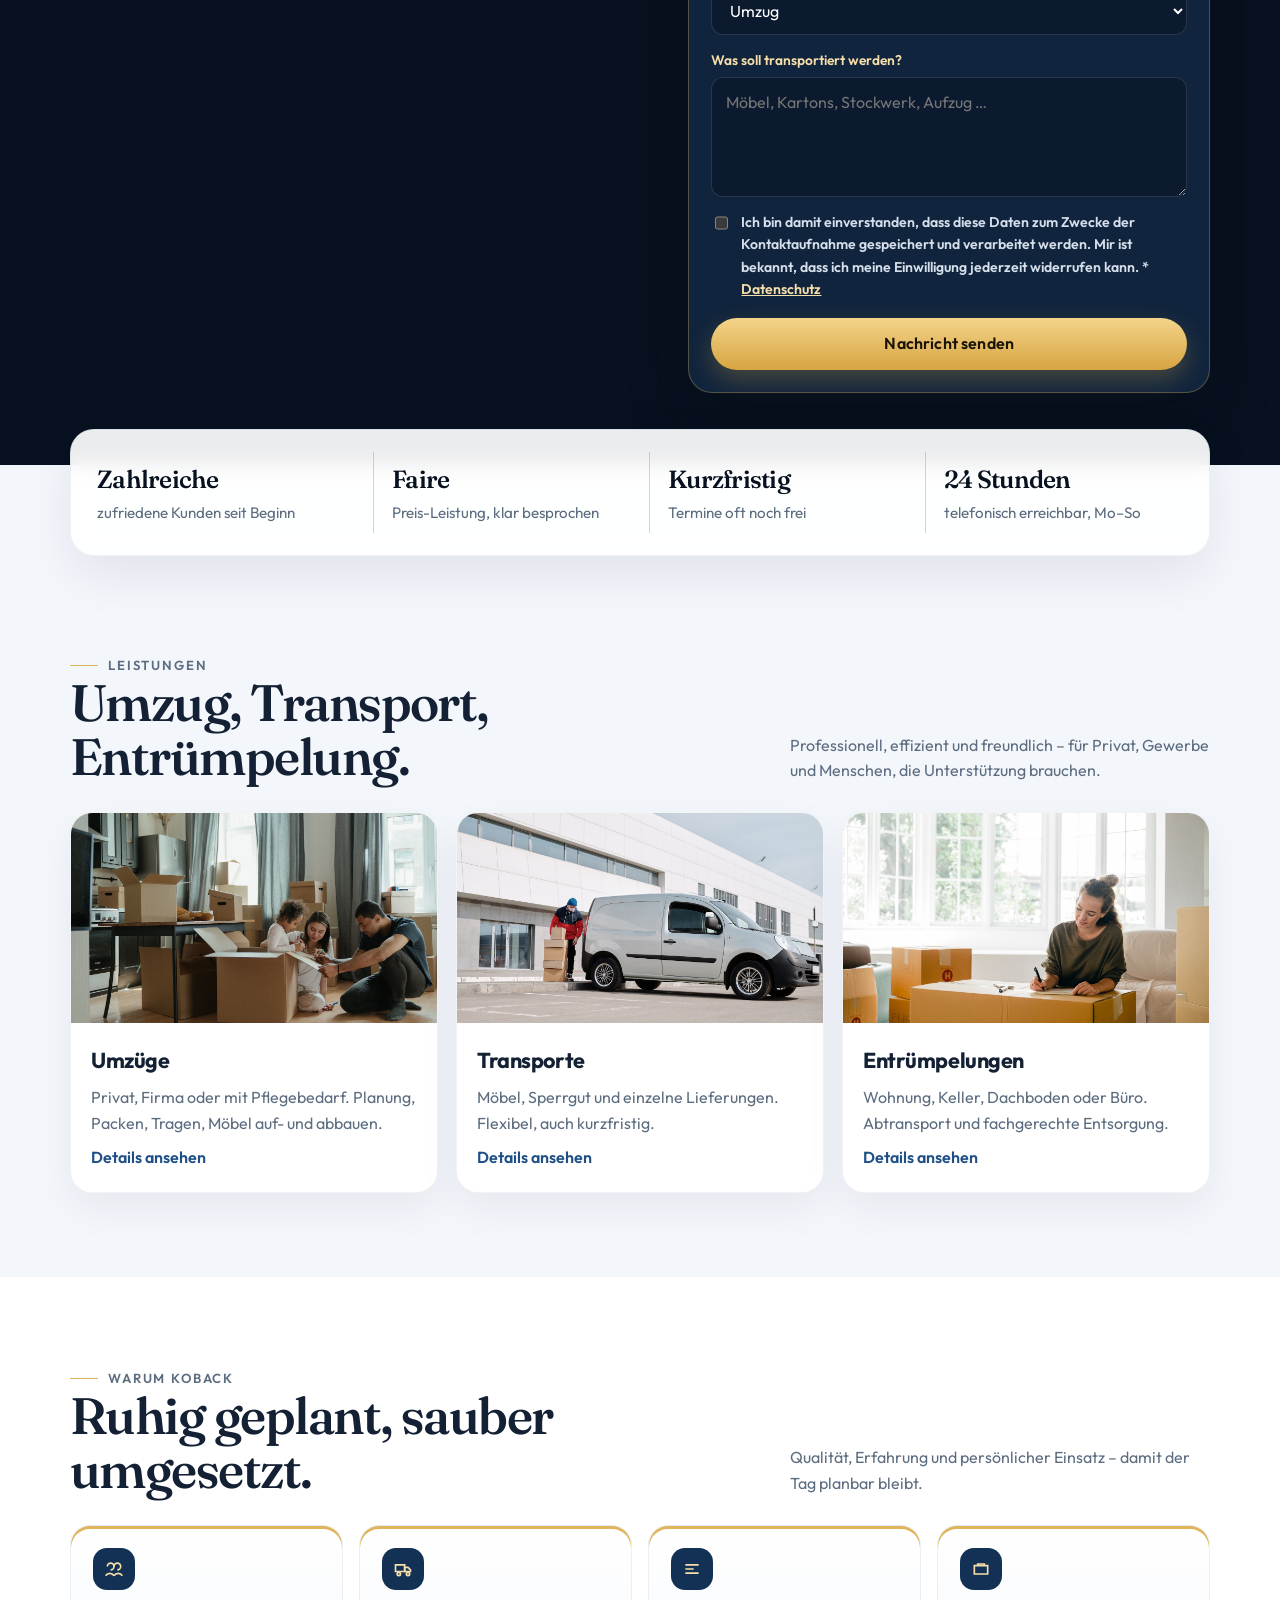
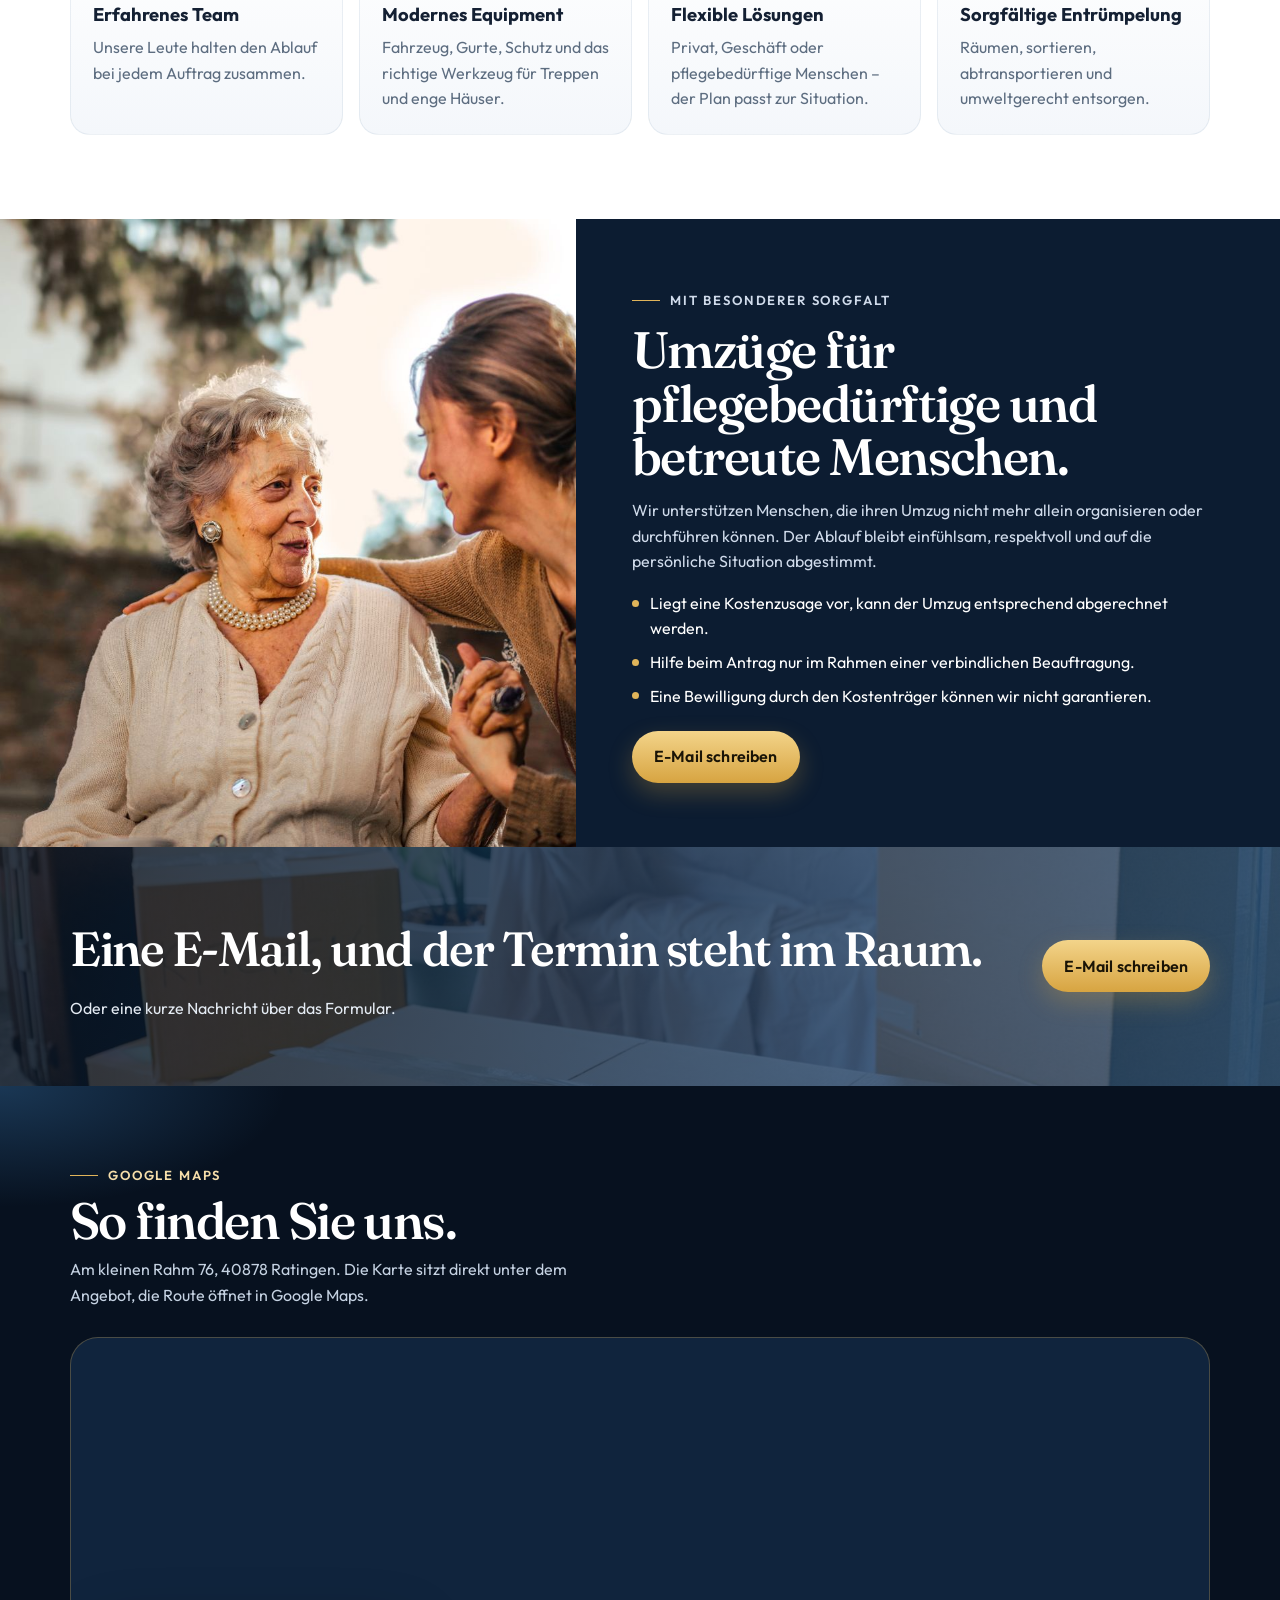
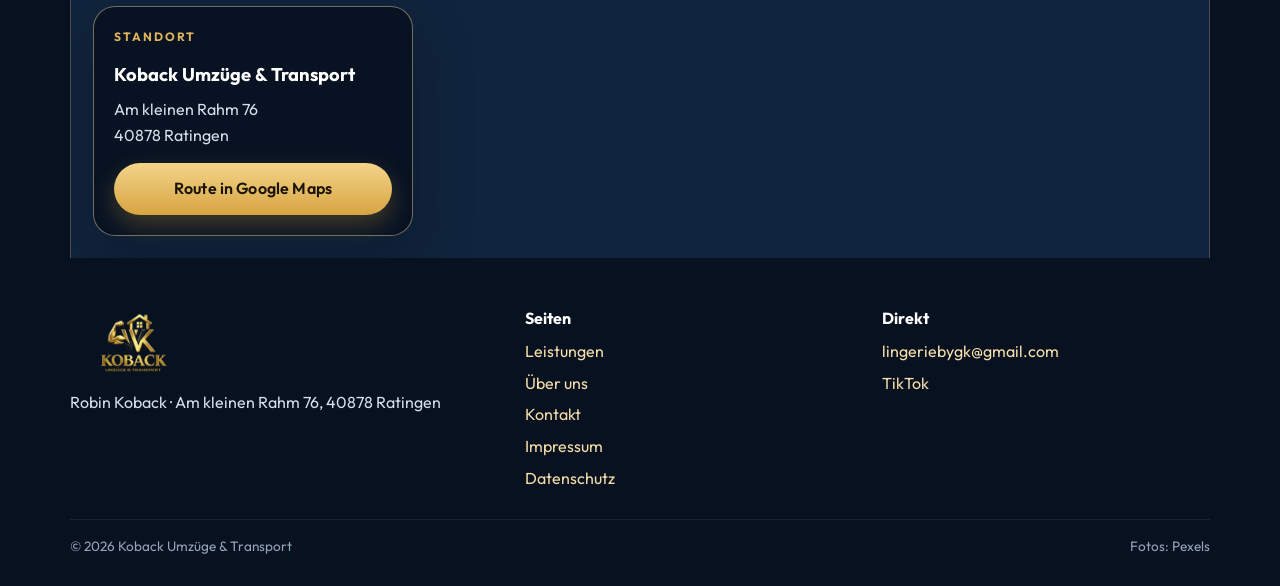
==== commit 28591bf9: "Use the official email and remove phone contact. Co-authored-by: Cursor <cursoragent@cursor.com>" ====
--- a/index.html
+++ b/index.html
@@ -2,22 +2,21 @@
 <html lang="de">
 <head>
   <meta charset="utf-8">
-  <meta name="viewport" content="width=device-width, initial-scale=1">
+  <meta name="viewport" content="width=device-width, initial-scale=1, viewport-fit=cover">
   <title>Koback Umzüge & Transport | Ratingen</title>
-  <meta name="description" content="Koback Umzüge & Transport in Ratingen: Umzüge, Transporte und Entrümpelungen. Rund um die Uhr erreichbar, auch für pflegebedürftige Menschen. Jetzt anrufen: 0178 5316551.">
+  <meta name="description" content="Koback Umzüge & Transport in Ratingen: Umzüge, Transporte und Entrümpelungen. Schreiben Sie an lingeriebygk@gmail.com.">
   <link rel="icon" href="assets/logo.png">
   <link rel="preconnect" href="https://fonts.googleapis.com">
   <link rel="preconnect" href="https://fonts.gstatic.com" crossorigin>
   <link href="https://fonts.googleapis.com/css2?family=Fraunces:ital,opsz,wght@0,9..144,520;0,9..144,640;1,9..144,520&family=Outfit:wght@360;500;650;750&display=swap" rel="stylesheet">
-  <link rel="stylesheet" href="css/style.css">
+  <link rel="stylesheet" href="css/style.css?v=5">
   <script type="application/ld+json">
   {
     "@context": "https://schema.org",
     "@type": "MovingCompany",
     "name": "Koback Umzüge & Transport",
     "url": "https://www.kobacktransporte.com/",
-    "telephone": "+491785316551",
-    "email": "info@kobacktransporte.com",
+    "email": "lingeriebygk@gmail.com",
     "image": "assets/logo.png",
     "address": {
       "@type": "PostalAddress",
@@ -41,9 +40,9 @@
         <li><a href="ueber-uns.html">Über uns</a></li>
         <li><a href="kontakt.html">Kontakt</a></li>
       </ul>
-      <a class="btn btn-gold nav-call" href="tel:+491785316551">
-        <svg viewBox="0 0 24 24" fill="none" stroke="currentColor" stroke-width="2" aria-hidden="true"><path d="M6 4h3l2 5-2 1a12 12 0 0 0 5 5l1-2 5 2v3a2 2 0 0 1-2 2A16 16 0 0 1 4 6a2 2 0 0 1 2-2z"/></svg>
-        Anrufen
+      <a class="btn btn-gold nav-call" href="mailto:lingeriebygk@gmail.com">
+        <svg viewBox="0 0 24 24" fill="none" stroke="currentColor" stroke-width="2" aria-hidden="true"><path d="M4 6h16v12H4z"/><path d="M4 7l8 6 8-6"/></svg>
+        E-Mail
       </a>
       <button class="nav-toggle" type="button" aria-expanded="false" aria-controls="nav-menu" aria-label="Menü">
         <span></span><span></span><span></span>
@@ -64,9 +63,9 @@
           <h1>Zuverlässige Umzüge<br><span>und Transporte</span></h1>
           <p class="lead">Modern, sorgfältig und rund um die Uhr erreichbar.</p>
           <div class="hero-actions">
-            <a class="btn btn-gold" href="tel:+491785316551">
-              <svg viewBox="0 0 24 24" fill="none" stroke="currentColor" stroke-width="2" aria-hidden="true"><path d="M6 4h3l2 5-2 1a12 12 0 0 0 5 5l1-2 5 2v3a2 2 0 0 1-2 2A16 16 0 0 1 4 6a2 2 0 0 1 2-2z"/></svg>
-              Jetzt anrufen
+            <a class="btn btn-gold" href="mailto:lingeriebygk@gmail.com">
+              <svg viewBox="0 0 24 24" fill="none" stroke="currentColor" stroke-width="2" aria-hidden="true"><path d="M4 6h16v12H4z"/><path d="M4 7l8 6 8-6"/></svg>
+              E-Mail schreiben
             </a>
             <a class="btn btn-ghost btn-pulse" href="#kontakt">
               Zum Kontaktformular
@@ -75,13 +74,9 @@
           </div>
         </div>
           <aside class="hero-card">
-            <p class="kicker">Sofort erreichen</p>
-            <a class="phone-xl" href="tel:+491785316551">+49 178 5316551</a>
-            <p>Mo–So, rund um die Uhr. Für ein Angebot reicht ein Anruf.</p>
-            <div class="quick-row">
-              <a href="https://wa.me/491709573007?text=Hallo%20Koback%20Umz%C3%BCge%20%26%20Transport%2C%20ich%20m%C3%B6chte%20ein%20Angebot%20anfragen." target="_blank" rel="noopener noreferrer">WhatsApp</a>
-              <a href="mailto:info@kobacktransporte.com">E-Mail</a>
-            </div>
+            <p class="kicker">E-Mail</p>
+            <a class="mail-link" href="mailto:lingeriebygk@gmail.com">lingeriebygk@gmail.com</a>
+            <p>Für ein Angebot reicht eine E-Mail oder das Formular.</p>
           </aside>
       </div>
     </section>
@@ -91,19 +86,11 @@
         <div>
           <p class="eyebrow">Kontaktformular</p>
           <h2 class="section-title">Schreiben Sie uns direkt.</h2>
-          <p class="contact-copy">Kurz beschreiben, worum es geht. Wir melden uns persönlich – per Telefon, WhatsApp oder E-Mail.</p>
+          <p class="contact-copy">Kurz beschreiben, worum es geht. Wir melden uns per E-Mail.</p>
           <ul class="contact-list">
             <li>
-              <svg viewBox="0 0 24 24" fill="none" stroke="currentColor" stroke-width="2" aria-hidden="true"><path d="M6 4h3l2 5-2 1a12 12 0 0 0 5 5l1-2 5 2v3a2 2 0 0 1-2 2A16 16 0 0 1 4 6a2 2 0 0 1 2-2z"/></svg>
-              <a href="tel:+491785316551">+49 178 5316551<small>Telefon, rund um die Uhr</small></a>
-            </li>
-            <li>
-              <svg viewBox="0 0 24 24" fill="currentColor" aria-hidden="true"><path d="M12 3a9 9 0 0 0-7.8 13.5L3 21l4.7-1.2A9 9 0 1 0 12 3zm5 12.6c-.2.6-1.2 1.1-1.7 1.1-.4 0-.9.2-3.1-.7-2.6-1.1-4.2-3.7-4.3-3.9-.2-.2-1.3-1.7-1.3-3.2s.8-2.3 1.1-2.6c.3-.3.6-.4.9-.4h.6c.2 0 .4 0 .6.5.2.6.8 2 .8 2.1.1.1.1.3 0 .5l-.4.5c-.1.2-.3.3-.1.6.2.3.7 1.2 1.6 1.9 1.1.9 2 1.1 2.3 1.3.3.1.4.1.6-.1l.7-.8c.2-.2.4-.2.6-.1l2.1 1c.2.1.4.2.4.4.1.2 0 .7-.2 1.1z"/></svg>
-              <a href="https://wa.me/491709573007" target="_blank" rel="noopener noreferrer">+49 170 9573007<small>WhatsApp</small></a>
-            </li>
-            <li>
               <svg viewBox="0 0 24 24" fill="none" stroke="currentColor" stroke-width="2" aria-hidden="true"><path d="M4 6h16v12H4z"/><path d="M4 7l8 6 8-6"/></svg>
-              <a href="mailto:info@kobacktransporte.com">info@kobacktransporte.com<small>E-Mail</small></a>
+              <a href="mailto:lingeriebygk@gmail.com">lingeriebygk@gmail.com<small>E-Mail</small></a>
             </li>
             <li>
               <svg viewBox="0 0 24 24" fill="none" stroke="currentColor" stroke-width="2" aria-hidden="true"><path d="M12 21s7-6 7-11a7 7 0 1 0-14 0c0 5 7 11 7 11z"/><circle cx="12" cy="10" r="2.5"/></svg>
@@ -123,13 +110,9 @@
               <label for="nachname">Nachname *</label>
               <input id="nachname" name="nachname" autocomplete="family-name" required>
             </div>
-            <div class="field">
+            <div class="field span-2">
               <label for="email">E-Mail *</label>
               <input id="email" name="email" type="email" autocomplete="email" required>
-            </div>
-            <div class="field">
-              <label for="telefon">Telefon *</label>
-              <input id="telefon" name="telefon" type="tel" autocomplete="tel" required>
             </div>
             <div class="field span-2">
               <label for="adresse">Ihre Adresse *</label>
@@ -176,8 +159,7 @@
         </form>
           <div class="form-success" id="form-success">
             <h3>Danke, die Anfrage ist raus.</h3>
-            <p>Wir melden uns. Wenn es eilig ist, rufen Sie direkt an.</p>
-            <p style="margin-top:16px"><a class="btn btn-gold" href="tel:+491785316551">+49 178 5316551</a></p>
+            <p>Wir melden uns per E-Mail.</p>
           </div>
         </div>
       </div>
@@ -295,17 +277,17 @@
           <li>Hilfe beim Antrag nur im Rahmen einer verbindlichen Beauftragung.</li>
           <li>Eine Bewilligung durch den Kostenträger können wir nicht garantieren.</li>
         </ul>
-        <p style="margin-top:22px"><a class="btn btn-gold" href="tel:+491785316551">Persönlich besprechen</a></p>
+        <p style="margin-top:22px"><a class="btn btn-gold" href="mailto:lingeriebygk@gmail.com">E-Mail schreiben</a></p>
       </div>
     </section>
 
     <section class="band">
       <div class="wrap band-inner">
         <div>
-          <h2>Ein Anruf, und der Termin steht im Raum.</h2>
-          <p>Oder eine kurze Nachricht über das Formular. Wir sind erreichbar, wenn andere schon zuhaben.</p>
-        </div>
-        <a class="btn btn-gold" href="tel:+491785316551">+49 178 5316551</a>
+          <h2>Eine E-Mail, und der Termin steht im Raum.</h2>
+          <p>Oder eine kurze Nachricht über das Formular.</p>
+        </div>
+        <a class="btn btn-gold" href="mailto:lingeriebygk@gmail.com">E-Mail schreiben</a>
       </div>
     </section>
 
@@ -346,9 +328,7 @@
       <div>
         <h3>Direkt</h3>
         <ul>
-          <li><a href="tel:+491785316551">+49 178 5316551</a></li>
-          <li><a href="https://wa.me/491709573007" target="_blank" rel="noopener noreferrer">WhatsApp +49 170 9573007</a></li>
-          <li><a href="mailto:info@kobacktransporte.com">info@kobacktransporte.com</a></li>
+          <li><a href="mailto:lingeriebygk@gmail.com">lingeriebygk@gmail.com</a></li>
           <li><a href="https://www.tiktok.com/@kobackumzgetransp" target="_blank" rel="noopener noreferrer">TikTok</a></li>
         </ul>
       </div>
@@ -359,12 +339,6 @@
     </div>
   </footer>
 
-  <a class="fab" id="fab" href="tel:+491785316551" aria-label="Jetzt anrufen">
-    <svg class="only-call" viewBox="0 0 24 24" fill="none" stroke="currentColor" stroke-width="2" aria-hidden="true"><path d="M6 4h3l2 5-2 1a12 12 0 0 0 5 5l1-2 5 2v3a2 2 0 0 1-2 2A16 16 0 0 1 4 6a2 2 0 0 1 2-2z"/></svg>
-    <svg class="only-wa" viewBox="0 0 24 24" fill="currentColor" aria-hidden="true"><path d="M12 3a9 9 0 0 0-7.8 13.5L3 21l4.7-1.2A9 9 0 1 0 12 3zm5 12.6c-.2.6-1.2 1.1-1.7 1.1-.4 0-.9.2-3.1-.7-2.6-1.1-4.2-3.7-4.3-3.9-.2-.2-1.3-1.7-1.3-3.2s.8-2.3 1.1-2.6c.3-.3.6-.4.9-.4h.6c.2 0 .4 0 .6.5.2.6.8 2 .8 2.1.1.1.1.3 0 .5l-.4.5c-.1.2-.3.3-.1.6.2.3.7 1.2 1.6 1.9 1.1.9 2 1.1 2.3 1.3.3.1.4.1.6-.1l.7-.8c.2-.2.4-.2.6-.1l2.1 1c.2.1.4.2.4.4.1.2 0 .7-.2 1.1z"/></svg>
-    <span class="label only-call">Anrufen</span>
-    <span class="label only-wa">WhatsApp</span>
-  </a>
-  <script src="js/main.js"></script>
+  <script src="js/main.js?v=5"></script>
 </body>
 </html>
--- a/css/style.css
+++ b/css/style.css
@@ -280,6 +280,16 @@
   text-transform: uppercase;
   font-weight: 700;
 }
+.mail-link {
+  display: block;
+  margin: 8px 0 16px;
+  color: white;
+  text-decoration: none;
+  font-weight: 600;
+  font-size: clamp(1.05rem, 2.2vw, 1.45rem);
+  letter-spacing: -0.02em;
+  overflow-wrap: anywhere;
+}
 .phone-xl {
   display: block;
   margin: 8px 0 16px;
@@ -703,15 +713,16 @@
 .fab {
   position: fixed;
   right: 18px;
-  bottom: 18px;
+  bottom: calc(18px + env(safe-area-inset-bottom));
   z-index: 45;
   transition: opacity 0.25s ease, transform 0.25s ease;
 }
 .fab.is-hidden {
-  opacity: 0;
-  visibility: hidden;
-  pointer-events: none;
-  transform: translateY(10px);
+  opacity: 0 !important;
+  visibility: hidden !important;
+  pointer-events: none !important;
+  animation: none !important;
+  transform: translateY(12px);
 }
 .fab {
   display: inline-flex;
@@ -838,6 +849,7 @@
   .trust-grid { padding: 18px 16px; }
   .trust strong { font-size: 1.35rem; }
   .form-card { padding: 16px; }
+  input, select, textarea { font-size: 16px; }
   .form-grid, .quick-row { grid-template-columns: 1fr; }
   .footer .logo img { height: 64px; }
   .studio { padding-top: 48px; }
